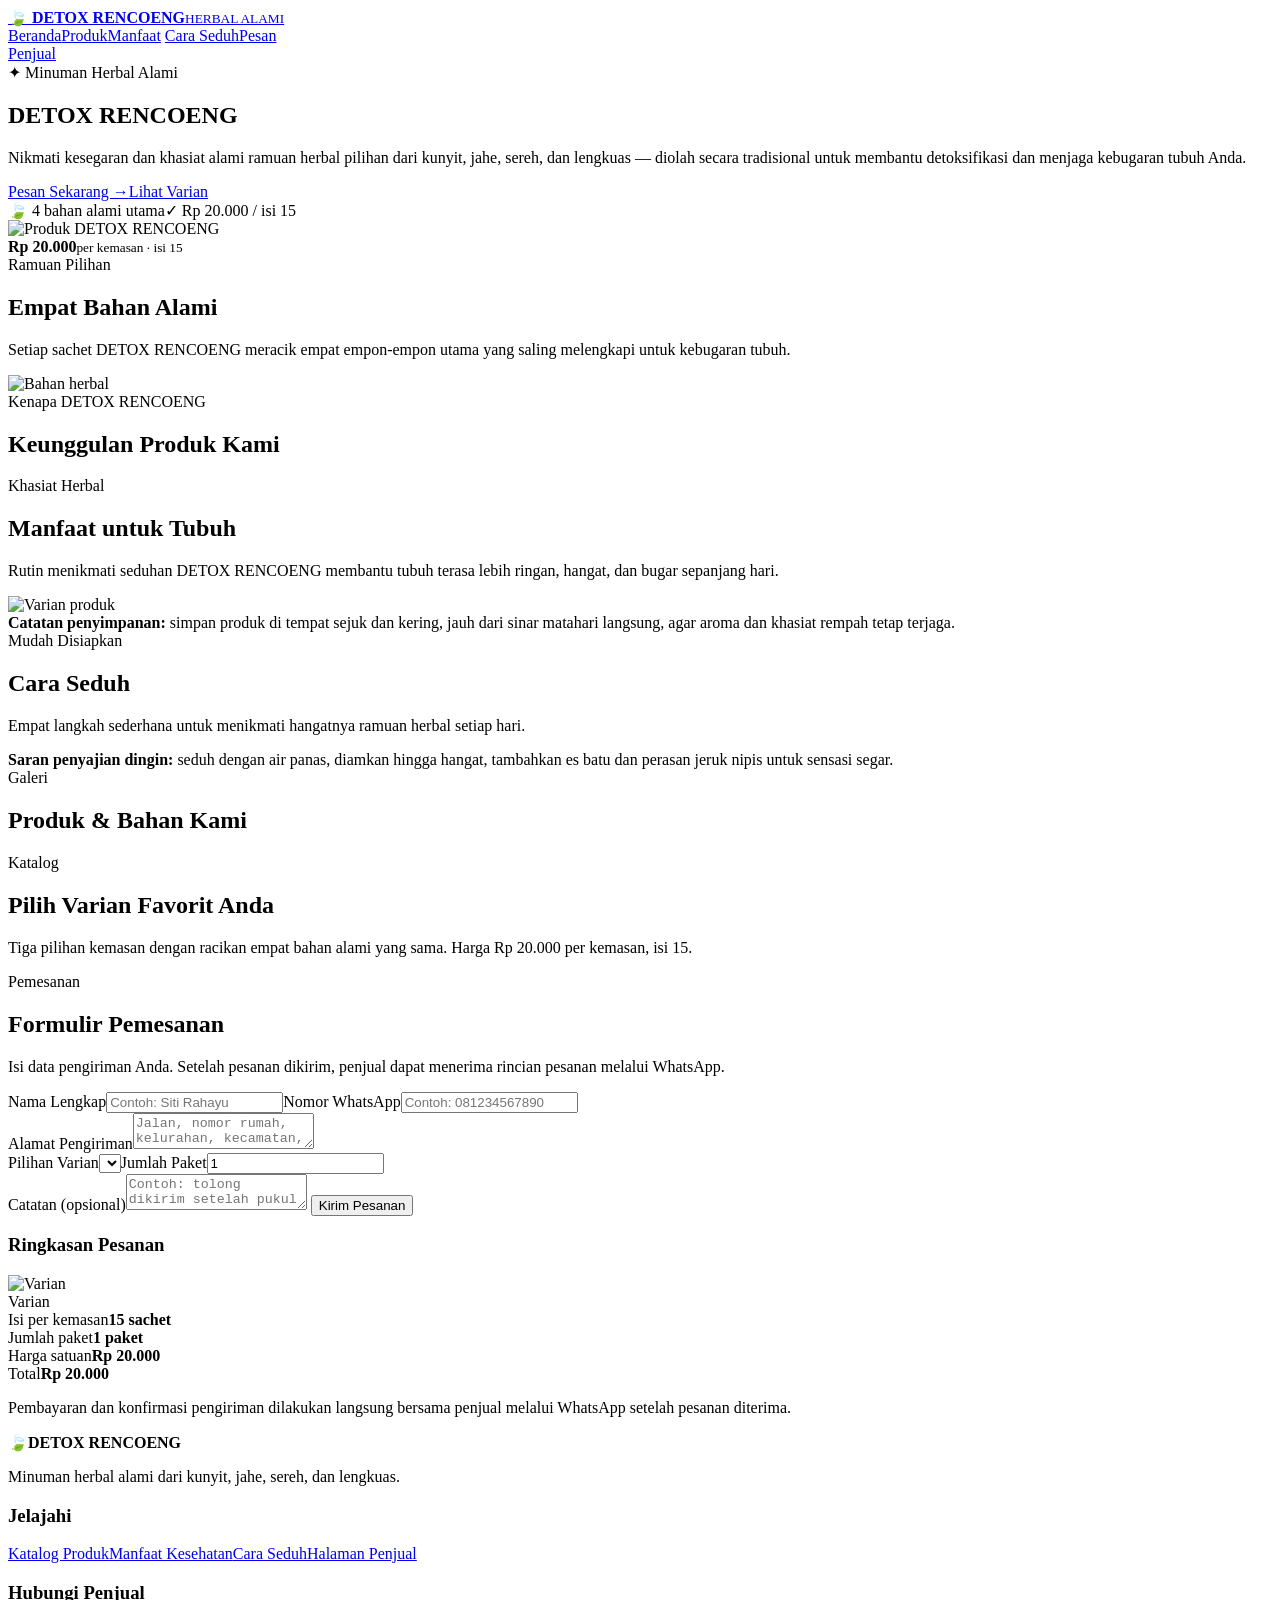
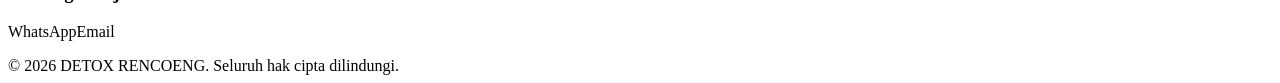
==== index.html @ 5baae742 "Add files via upload" ====
<!doctype html>
<html lang="id">
<head>
  <meta charset="utf-8">
  <meta name="viewport" content="width=device-width, initial-scale=1">
  <meta name="description" content="DETOX RENCOENG — Minuman Herbal Alami">
  <title>DETOX RENCOENG — Minuman Herbal Alami</title>
  <link rel="stylesheet" href="styles.css">
</head>
<body>
<header class="topbar">
  <div class="container nav">
    <a class="brand" href="#beranda">
      <span class="brand-icon">🍃</span>
      <span><b data-cms="brand">DETOX RENCOENG</b><small>HERBAL ALAMI</small></span>
    </a>
    <nav>
      <a href="#beranda">Beranda</a><a href="#produk">Produk</a><a href="#manfaat">Manfaat</a>
      <a href="#cara-seduh">Cara Seduh</a><a href="#pesan">Pesan</a>
    </nav>
    <a class="seller" href="admin.html">Penjual</a>
  </div>
</header>

<main>
<section id="beranda" class="hero section-soft">
  <div class="container hero-grid">
    <div>
      <span class="eyebrow">✦ Minuman Herbal Alami</span>
      <h1 data-cms="heroTitle">DETOX RENCOENG</h1>
      <p class="lead" data-cms="heroText">Nikmati kesegaran dan khasiat alami ramuan herbal pilihan dari kunyit, jahe, sereh, dan lengkuas — diolah secara tradisional untuk membantu detoksifikasi dan menjaga kebugaran tubuh Anda.</p>
      <div class="actions"><a class="btn primary" href="#pesan">Pesan Sekarang →</a><a class="btn" href="#produk">Lihat Varian</a></div>
      <div class="facts"><span>🍃 4 bahan alami utama</span><span>✓ Rp 20.000 / isi 15</span></div>
    </div>
    <div class="hero-media">
      <img data-cms-img="heroImage" alt="Produk DETOX RENCOENG" src="images/hero.svg">
      <div class="price-float"><strong>Rp 20.000</strong><small>per kemasan · isi 15</small></div>
    </div>
  </div>
</section>

<section id="bahan" class="section white">
  <div class="container">
    <div class="center intro"><span class="eyebrow">Ramuan Pilihan</span><h2>Empat Bahan Alami</h2><p>Setiap sachet DETOX RENCOENG meracik empat empon-empon utama yang saling melengkapi untuk kebugaran tubuh.</p></div>
    <div class="grid4" id="ingredients"></div>
  </div>
</section>

<section class="section">
  <div class="container split">
    <div class="media-card"><img data-cms-img="flatlayImage" src="images/flatlay.svg" alt="Bahan herbal"></div>
    <div><span class="eyebrow">Kenapa DETOX RENCOENG</span><h2>Keunggulan Produk Kami</h2><div class="adv-grid" id="advantages"></div></div>
  </div>
</section>

<section id="manfaat" class="section tinted">
  <div class="container split">
    <div><span class="eyebrow">Khasiat Herbal</span><h2>Manfaat untuk Tubuh</h2><p>Rutin menikmati seduhan DETOX RENCOENG membantu tubuh terasa lebih ringan, hangat, dan bugar sepanjang hari.</p><ul class="benefits" id="benefits"></ul></div>
    <div><div class="media-card"><img data-cms-img="variantsImage" src="images/variants.svg" alt="Varian produk"></div><div class="note"><b>Catatan penyimpanan:</b> simpan produk di tempat sejuk dan kering, jauh dari sinar matahari langsung, agar aroma dan khasiat rempah tetap terjaga.</div></div>
  </div>
</section>

<section id="cara-seduh" class="section">
  <div class="container">
    <div class="center intro"><span class="eyebrow">Mudah Disiapkan</span><h2>Cara Seduh</h2><p>Empat langkah sederhana untuk menikmati hangatnya ramuan herbal setiap hari.</p></div>
    <ol class="steps" id="steps"></ol>
    <div class="tip"><b>Saran penyajian dingin:</b> seduh dengan air panas, diamkan hingga hangat, tambahkan es batu dan perasan jeruk nipis untuk sensasi segar.</div>
  </div>
</section>

<section id="galeri" class="section white">
  <div class="container">
    <div class="center intro"><span class="eyebrow">Galeri</span><h2>Produk & Bahan Kami</h2></div>
    <div class="gallery" id="gallery"></div>
  </div>
</section>

<section id="produk" class="section">
  <div class="container">
    <div class="center intro"><span class="eyebrow">Katalog</span><h2>Pilih Varian Favorit Anda</h2><p>Tiga pilihan kemasan dengan racikan empat bahan alami yang sama. Harga Rp 20.000 per kemasan, isi 15.</p></div>
    <div class="products" id="products"></div>
  </div>
</section>

<section id="pesan" class="section tinted">
  <div class="container">
    <div class="center intro"><span class="eyebrow">Pemesanan</span><h2>Formulir Pemesanan</h2><p>Isi data pengiriman Anda. Setelah pesanan dikirim, penjual dapat menerima rincian pesanan melalui WhatsApp.</p></div>
    <div class="order-grid">
      <form class="order-form" id="orderForm">
        <div class="two"><label>Nama Lengkap<input id="buyerName" required placeholder="Contoh: Siti Rahayu"></label><label>Nomor WhatsApp<input id="whatsapp" required inputmode="tel" placeholder="Contoh: 081234567890"></label></div>
        <label>Alamat Pengiriman<textarea id="address" required placeholder="Jalan, nomor rumah, kelurahan, kecamatan, kota, kode pos"></textarea></label>
        <div class="two"><label>Pilihan Varian<select id="variant"></select></label><label>Jumlah Paket<input id="quantity" type="number" min="1" value="1"></label></div>
        <label>Catatan (opsional)<textarea id="note" placeholder="Contoh: tolong dikirim setelah pukul 15.00"></textarea></label>
        <button class="btn primary full" type="submit">Kirim Pesanan</button>
      </form>
      <aside class="summary">
        <h3>Ringkasan Pesanan</h3><img id="summaryImage" src="images/variants.svg" alt="Varian">
        <div class="summary-row"><span>Varian</span><b id="sumVariant"></b></div>
        <div class="summary-row"><span>Isi per kemasan</span><b>15 sachet</b></div>
        <div class="summary-row"><span>Jumlah paket</span><b id="sumQty">1 paket</b></div>
        <div class="summary-row"><span>Harga satuan</span><b id="sumPrice">Rp 20.000</b></div>
        <div class="total"><span>Total</span><b id="sumTotal">Rp 20.000</b></div>
        <p class="muted small">Pembayaran dan konfirmasi pengiriman dilakukan langsung bersama penjual melalui WhatsApp setelah pesanan diterima.</p>
      </aside>
    </div>
  </div>
</section>
</main>

<footer>
  <div class="container footer-grid">
    <div><div class="brand"><span class="brand-icon">🍃</span><b data-cms="brand">DETOX RENCOENG</b></div><p class="muted">Minuman herbal alami dari kunyit, jahe, sereh, dan lengkuas.</p></div>
    <div><h3>Jelajahi</h3><a href="#produk">Katalog Produk</a><a href="#manfaat">Manfaat Kesehatan</a><a href="#cara-seduh">Cara Seduh</a><a href="admin.html">Halaman Penjual</a></div>
    <div><h3>Hubungi Penjual</h3><a id="waLink" target="_blank">WhatsApp</a><a id="emailLink">Email</a><p id="addressText" class="muted"></p></div>
  </div>
  <div class="copyright">© 2026 DETOX RENCOENG. Seluruh hak cipta dilindungi.</div>
</footer>
<script src="app.js"></script>
</body>
</html>
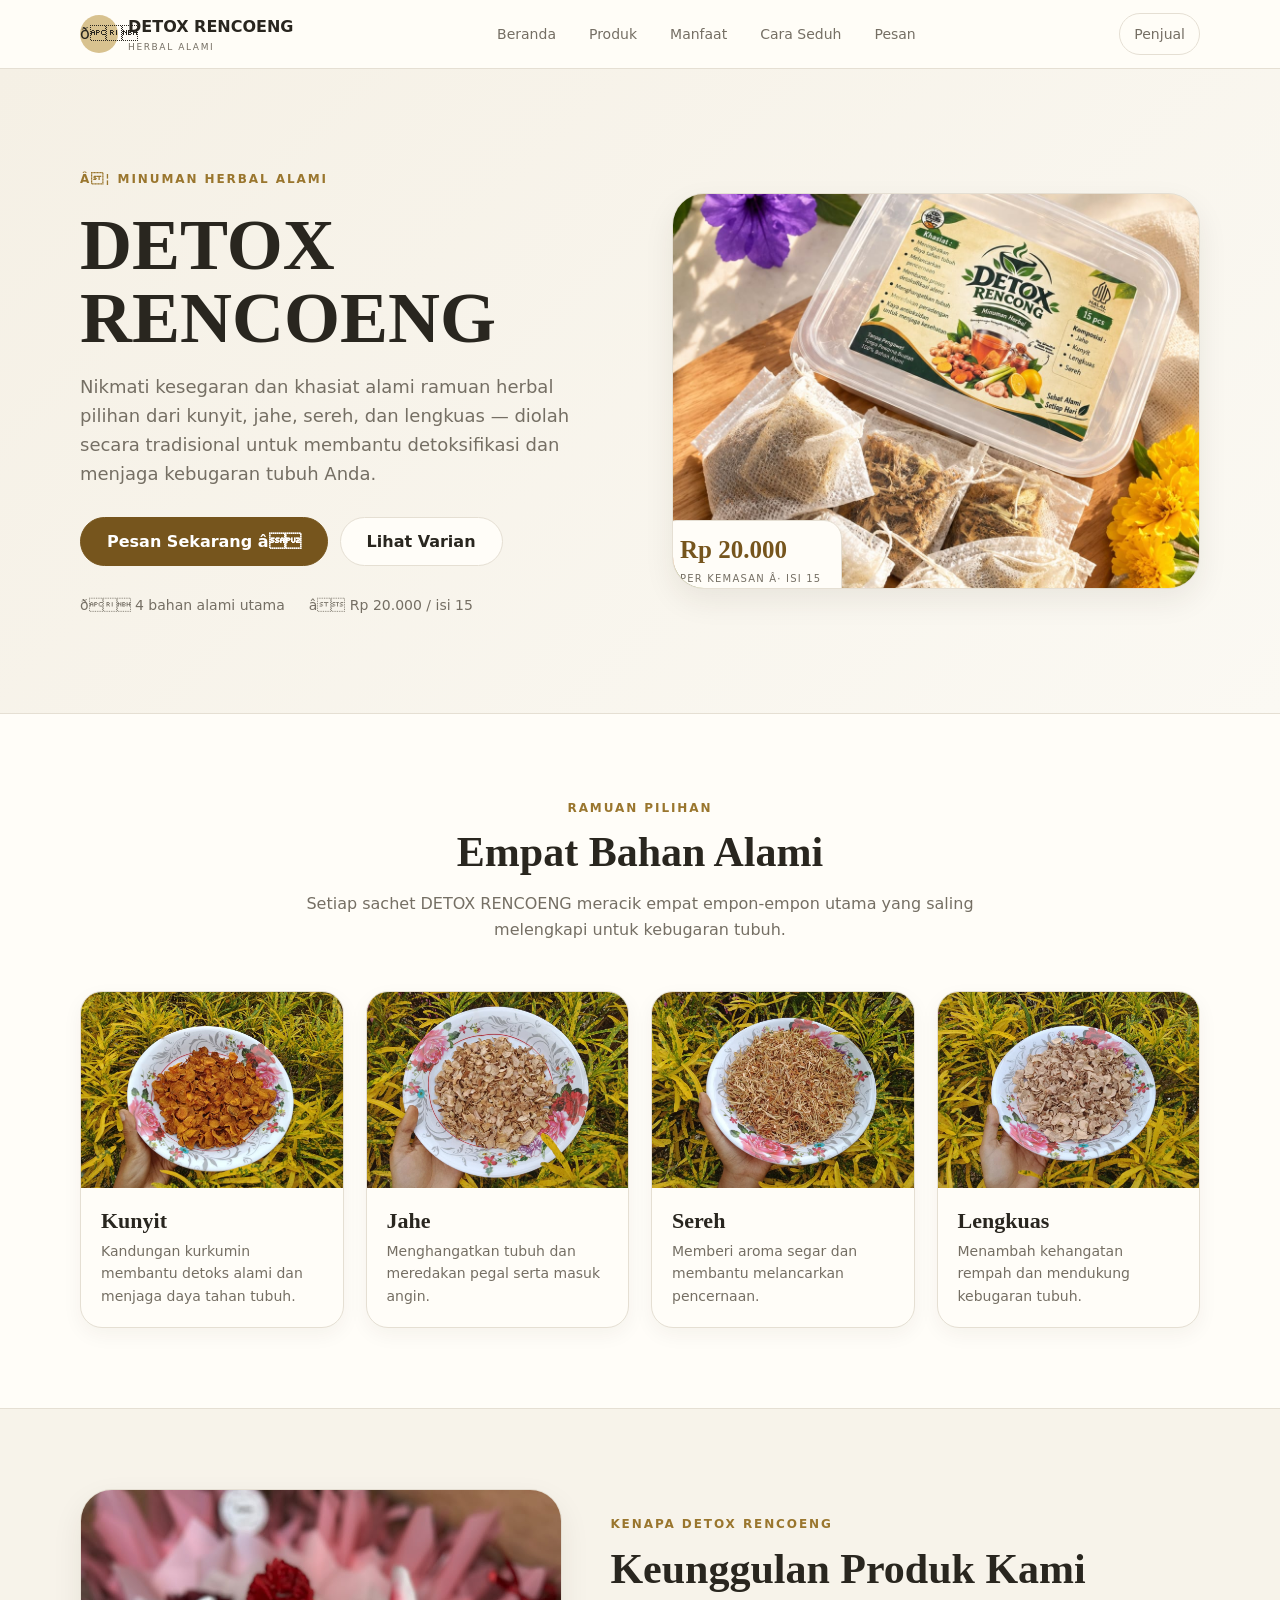
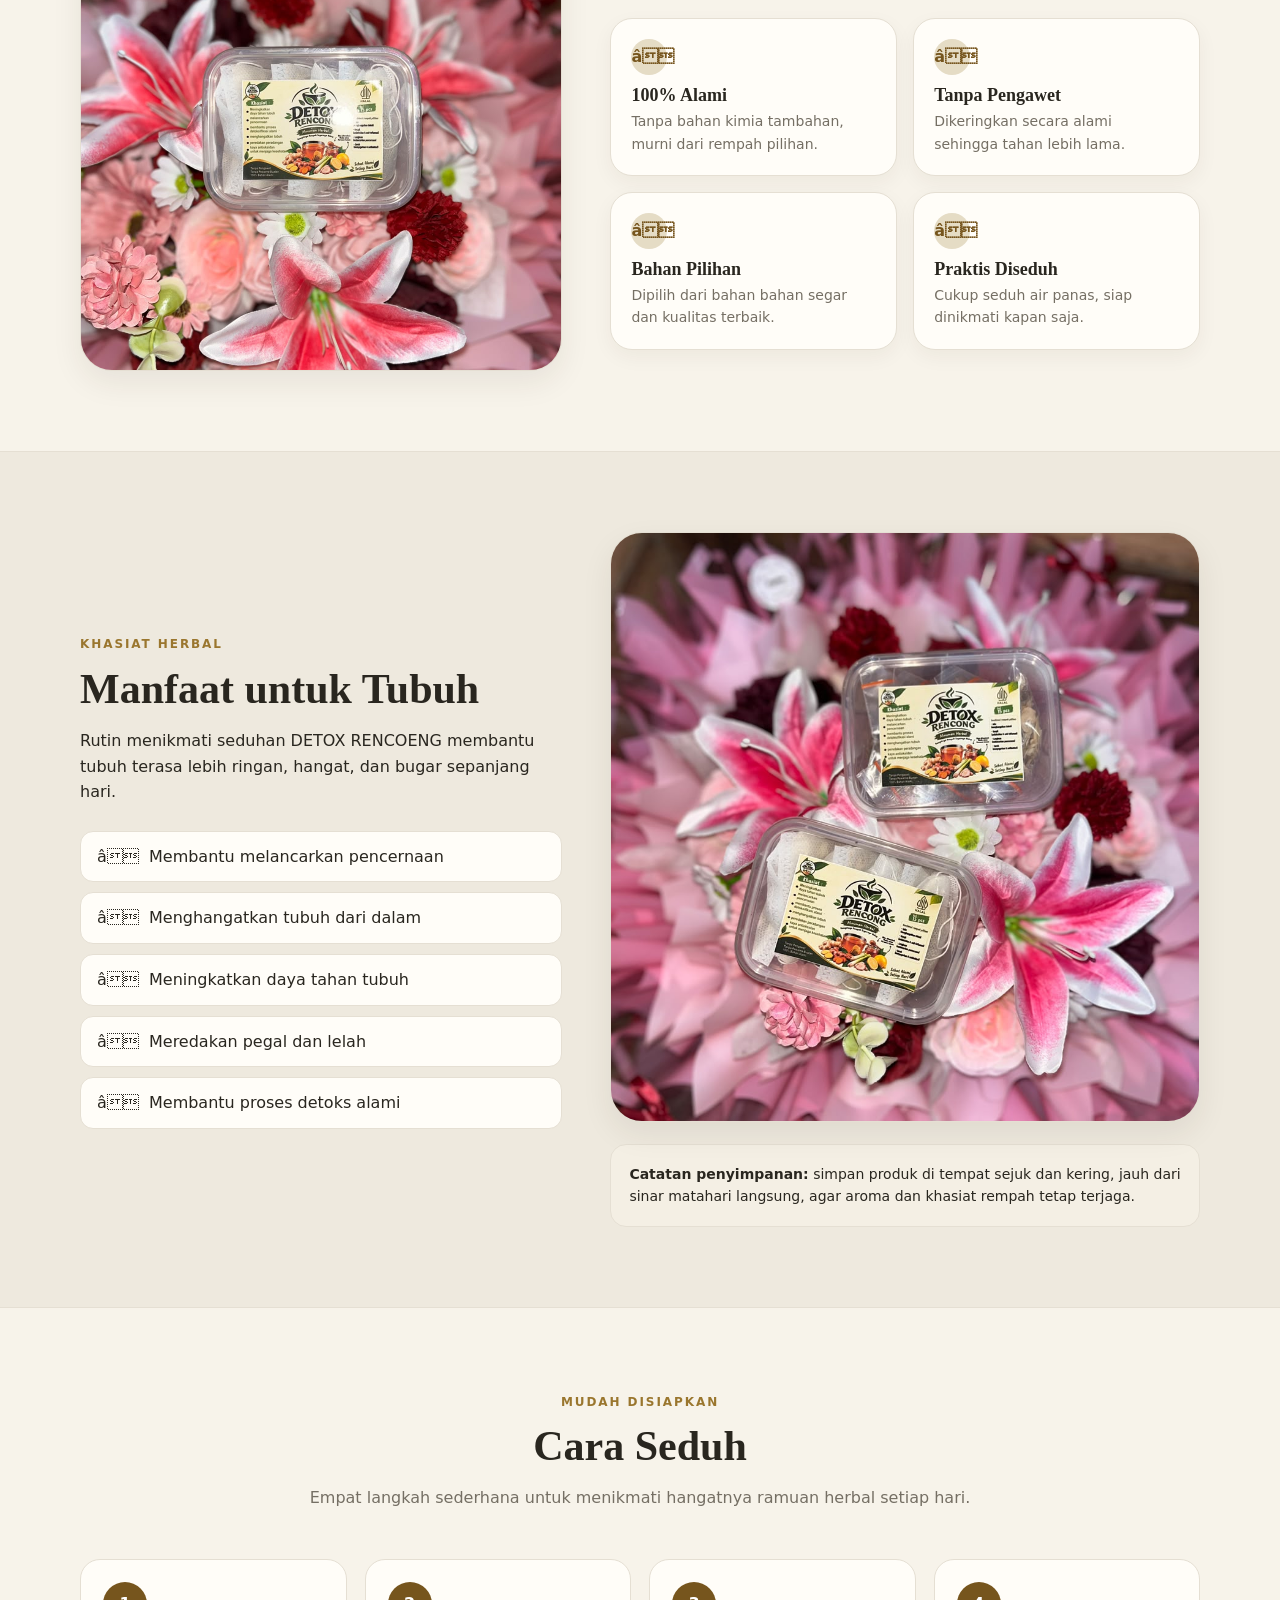
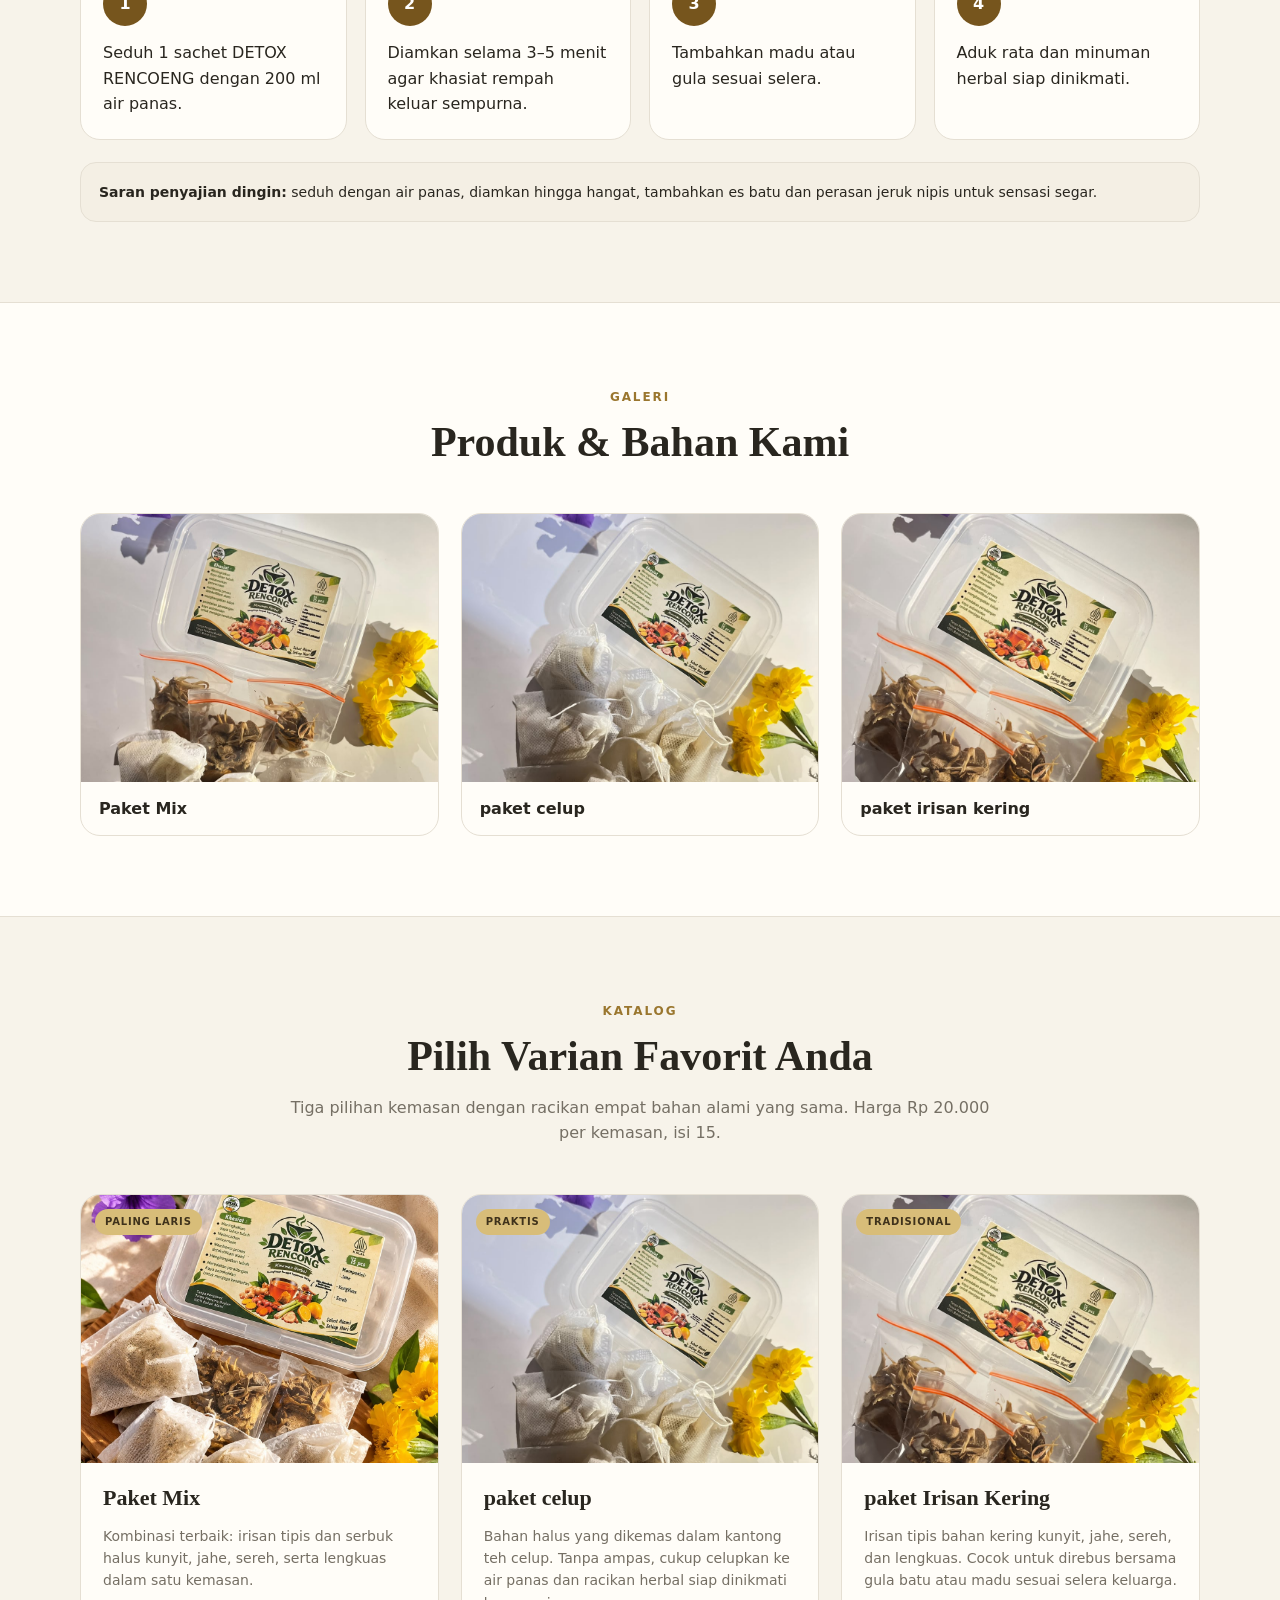
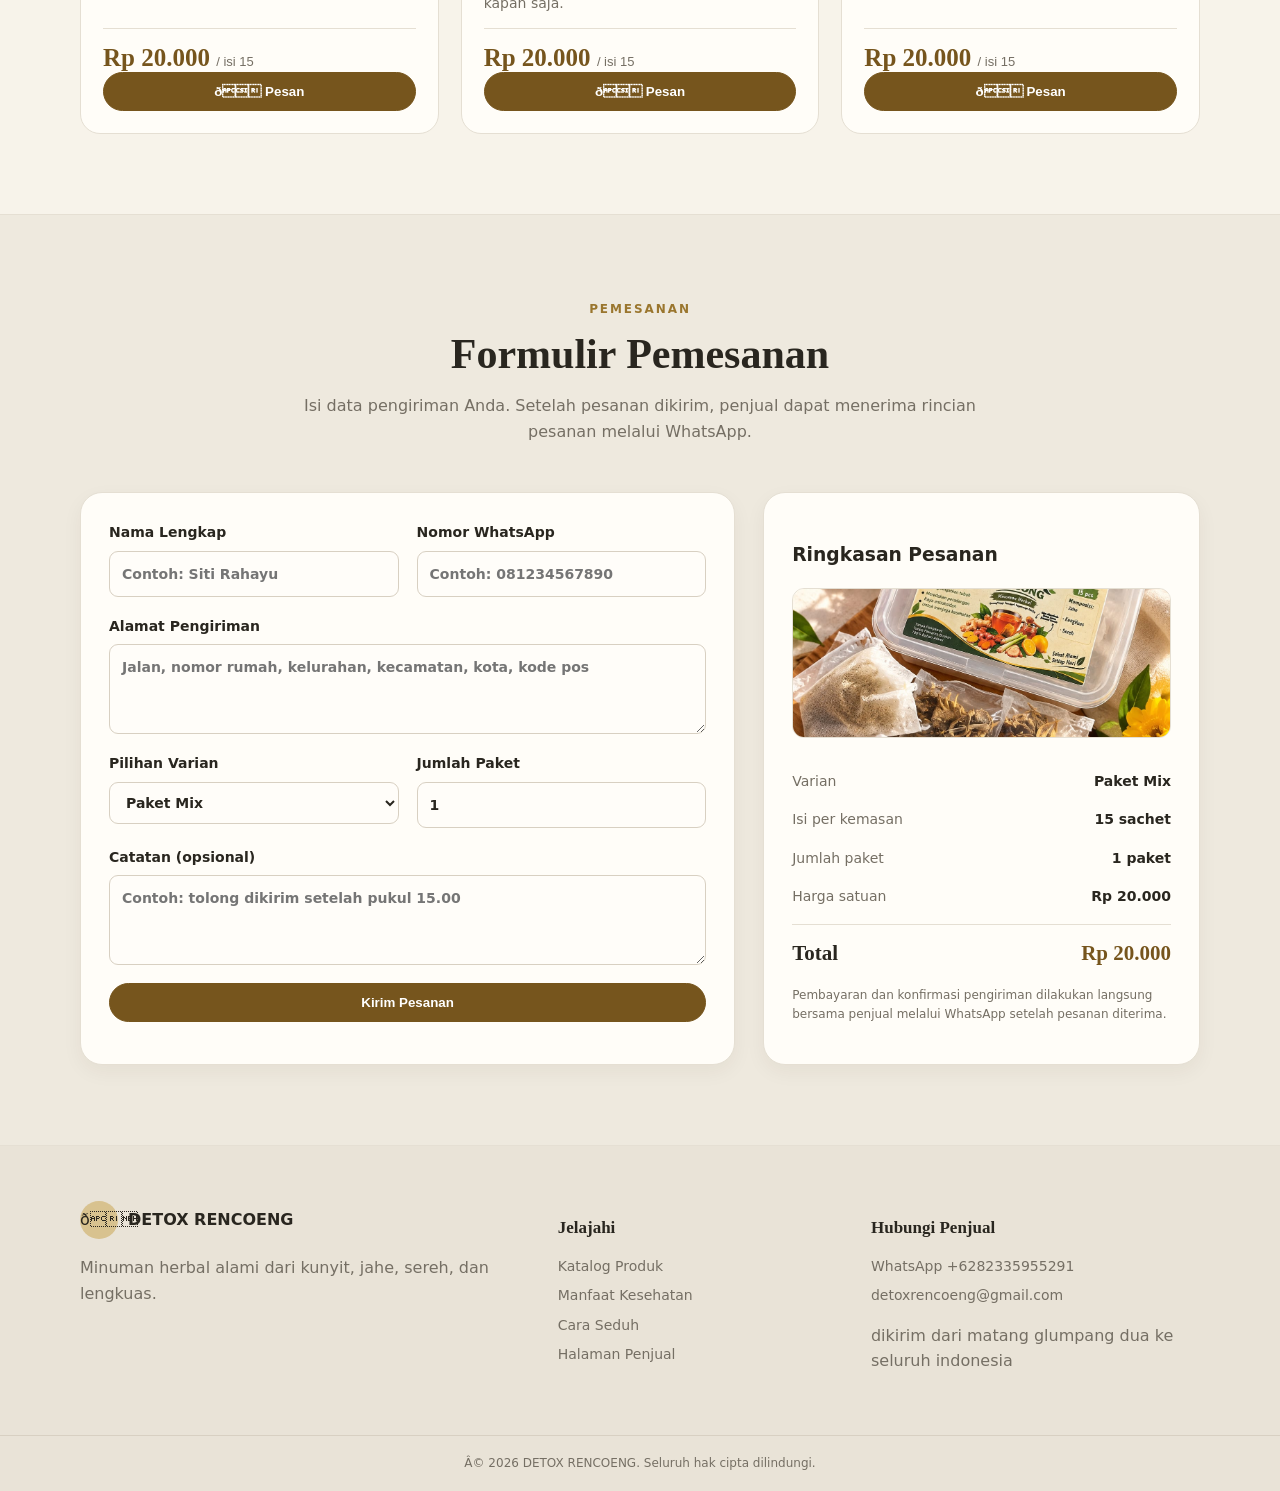
==== commit d7df9552: "Add files via upload" ====
--- a/index.html
+++ b/index.html
@@ -3,15 +3,15 @@
 <head>
   <meta charset="utf-8">
   <meta name="viewport" content="width=device-width, initial-scale=1">
-  <meta name="description" content="DETOX RENCOENG — Minuman Herbal Alami">
-  <title>DETOX RENCOENG — Minuman Herbal Alami</title>
+  <meta name="description" content="DETOX RENCOENG â Minuman Herbal Alami">
+  <title>DETOX RENCOENG â Minuman Herbal Alami</title>
   <link rel="stylesheet" href="styles.css">
 </head>
 <body>
 <header class="topbar">
   <div class="container nav">
     <a class="brand" href="#beranda">
-      <span class="brand-icon">🍃</span>
+      <span class="brand-icon">ð</span>
       <span><b data-cms="brand">DETOX RENCOENG</b><small>HERBAL ALAMI</small></span>
     </a>
     <nav>
@@ -26,15 +26,15 @@
 <section id="beranda" class="hero section-soft">
   <div class="container hero-grid">
     <div>
-      <span class="eyebrow">✦ Minuman Herbal Alami</span>
+      <span class="eyebrow">â¦ Minuman Herbal Alami</span>
       <h1 data-cms="heroTitle">DETOX RENCOENG</h1>
-      <p class="lead" data-cms="heroText">Nikmati kesegaran dan khasiat alami ramuan herbal pilihan dari kunyit, jahe, sereh, dan lengkuas — diolah secara tradisional untuk membantu detoksifikasi dan menjaga kebugaran tubuh Anda.</p>
-      <div class="actions"><a class="btn primary" href="#pesan">Pesan Sekarang →</a><a class="btn" href="#produk">Lihat Varian</a></div>
-      <div class="facts"><span>🍃 4 bahan alami utama</span><span>✓ Rp 20.000 / isi 15</span></div>
+      <p class="lead" data-cms="heroText">Nikmati kesegaran dan khasiat alami ramuan herbal pilihan dari kunyit, jahe, sereh, dan lengkuas â diolah secara tradisional untuk membantu detoksifikasi dan menjaga kebugaran tubuh Anda.</p>
+      <div class="actions"><a class="btn primary" href="#pesan">Pesan Sekarang â</a><a class="btn" href="#produk">Lihat Varian</a></div>
+      <div class="facts"><span>ð 4 bahan alami utama</span><span>â Rp 20.000 / isi 15</span></div>
     </div>
     <div class="hero-media">
       <img data-cms-img="heroImage" alt="Produk DETOX RENCOENG" src="images/hero.svg">
-      <div class="price-float"><strong>Rp 20.000</strong><small>per kemasan · isi 15</small></div>
+      <div class="price-float"><strong>Rp 20.000</strong><small>per kemasan Â· isi 15</small></div>
     </div>
   </div>
 </section>
@@ -109,11 +109,11 @@
 
 <footer>
   <div class="container footer-grid">
-    <div><div class="brand"><span class="brand-icon">🍃</span><b data-cms="brand">DETOX RENCOENG</b></div><p class="muted">Minuman herbal alami dari kunyit, jahe, sereh, dan lengkuas.</p></div>
+    <div><div class="brand"><span class="brand-icon">ð</span><b data-cms="brand">DETOX RENCOENG</b></div><p class="muted">Minuman herbal alami dari kunyit, jahe, sereh, dan lengkuas.</p></div>
     <div><h3>Jelajahi</h3><a href="#produk">Katalog Produk</a><a href="#manfaat">Manfaat Kesehatan</a><a href="#cara-seduh">Cara Seduh</a><a href="admin.html">Halaman Penjual</a></div>
     <div><h3>Hubungi Penjual</h3><a id="waLink" target="_blank">WhatsApp</a><a id="emailLink">Email</a><p id="addressText" class="muted"></p></div>
   </div>
-  <div class="copyright">© 2026 DETOX RENCOENG. Seluruh hak cipta dilindungi.</div>
+  <div class="copyright">Â© 2026 DETOX RENCOENG. Seluruh hak cipta dilindungi.</div>
 </footer>
 <script src="app.js"></script>
 </body>
--- a/styles.css
+++ b/styles.css
@@ -0,0 +1 @@
+:root{--primary:#76551d;--accent:#b78a2e;--ink:#29261f;--muted:#756f64;--bg:#f7f3ea;--card:#fffdf8;--border:#e5dfd3;--soft:#eee8dc;--shadow:0 12px 30px rgba(50,40,20,.08);--radius:22px}*{box-sizing:border-box}html{scroll-behavior:smooth}body{margin:0;font-family:Inter,ui-sans-serif,system-ui,-apple-system,BlinkMacSystemFont,"Segoe UI",sans-serif;color:var(--ink);background:var(--bg);line-height:1.6}a{color:inherit;text-decoration:none}.container{width:min(1120px,calc(100% - 32px));margin:auto}.topbar{position:sticky;top:0;z-index:20;background:rgba(255,253,248,.94);backdrop-filter:blur(12px);border-bottom:1px solid var(--border)}.nav{height:68px;display:flex;align-items:center;justify-content:space-between;gap:20px}.brand{display:flex;align-items:center;gap:10px}.brand small{display:block;font-size:9px;letter-spacing:.18em;color:var(--muted)}.brand-icon{width:38px;height:38px;border-radius:50%;display:grid;place-items:center;background:#d8c28f}.nav nav{display:flex;gap:5px}.nav nav a,.seller{padding:9px 14px;border-radius:999px;font-size:14px;color:var(--muted)}.nav nav a:hover,.seller:hover{background:var(--soft);color:var(--ink)}.seller{border:1px solid var(--border)}.section{padding:80px 0}.white{background:var(--card);border-block:1px solid var(--border)}.section-soft{background:linear-gradient(135deg,#f5f0e5,#fbf9f3)}.tinted{background:#eee9de;border-block:1px solid var(--border)}.hero{padding:96px 0}.hero-grid{display:grid;grid-template-columns:1fr 1fr;gap:64px;align-items:center}.eyebrow{display:inline-flex;color:#9a762e;font-size:12px;font-weight:800;letter-spacing:.16em;text-transform:uppercase}.hero h1{font-family:Georgia,serif;font-size:clamp(44px,6vw,72px);line-height:1.02;margin:18px 0}.lead{font-size:18px;max-width:620px;color:var(--muted)}.actions{display:flex;gap:12px;flex-wrap:wrap;margin:28px 0}.btn{display:inline-flex;align-items:center;justify-content:center;padding:11px 26px;border-radius:999px;border:1px solid var(--border);background:var(--card);font-weight:700;cursor:pointer}.btn.primary{background:var(--primary);color:#fff;border-color:var(--primary)}.btn:hover{transform:translateY(-1px);box-shadow:var(--shadow)}.facts{display:flex;gap:24px;flex-wrap:wrap;color:var(--muted);font-size:14px}.hero-media,.media-card{position:relative;overflow:hidden;border:1px solid var(--border);border-radius:32px;background:#eee5d5;box-shadow:var(--shadow)}.hero-media img{display:block;width:100%;aspect-ratio:4/3;object-fit:cover}.price-float{position:absolute;left:-14px;bottom:-18px;background:var(--card);border:1px solid var(--border);padding:15px 20px;border-radius:18px;box-shadow:var(--shadow)}.price-float strong{display:block;color:var(--primary);font:700 25px Georgia,serif}.price-float small{color:var(--muted);text-transform:uppercase;font-size:10px;letter-spacing:.12em}.center{text-align:center}.intro{max-width:700px;margin:0 auto 48px}.intro h2,h2{font:700 42px/1.1 Georgia,serif;margin:10px 0 12px}.intro p,.muted{color:var(--muted)}.grid4{display:grid;grid-template-columns:repeat(4,1fr);gap:22px}.card,.adv,.summary,.order-form{background:var(--card);border:1px solid var(--border);border-radius:22px;box-shadow:0 7px 20px rgba(50,40,20,.05)}.card{overflow:hidden}.card img{width:100%;aspect-ratio:4/3;object-fit:cover;display:block}.card-body{padding:20px}.card h3{font:700 22px Georgia,serif;margin:0 0 6px}.card p{margin:0;color:var(--muted);font-size:14px}.split{display:grid;grid-template-columns:.9fr 1.1fr;gap:48px;align-items:center}.media-card img{display:block;width:100%;aspect-ratio:1/1;object-fit:cover}.adv-grid{display:grid;grid-template-columns:1fr 1fr;gap:16px;margin-top:26px}.adv{padding:20px}.adv .check{width:36px;height:36px;border-radius:50%;display:grid;place-items:center;background:#e5dcc5;color:var(--primary);font-weight:900}.adv h3{font:700 18px Georgia,serif;margin:10px 0 4px}.adv p{font-size:14px;color:var(--muted);margin:0}.benefits{list-style:none;padding:0;margin:26px 0 0;display:grid;gap:10px}.benefits li{background:var(--card);border:1px solid var(--border);padding:12px 16px;border-radius:13px}.steps{list-style:none;padding:0;margin:0;display:grid;grid-template-columns:repeat(4,1fr);gap:18px}.step{background:var(--card);border:1px solid var(--border);border-radius:20px;padding:22px}.step-num{width:44px;height:44px;border-radius:50%;display:grid;place-items:center;background:var(--primary);color:#fff;font-weight:800;margin-bottom:14px}.tip,.note{padding:18px;border-radius:16px;border:1px solid var(--border);background:#f4efe4;margin-top:22px;font-size:14px}.gallery,.products{display:grid;grid-template-columns:repeat(3,1fr);gap:22px}.gallery figure{margin:0;background:var(--card);border:1px solid var(--border);border-radius:20px;overflow:hidden}.gallery img{width:100%;aspect-ratio:4/3;object-fit:cover;display:block}.gallery figcaption{padding:14px 18px;font-weight:700}.product{overflow:hidden;display:flex;flex-direction:column;background:var(--card);border:1px solid var(--border);border-radius:20px}.product-img{position:relative}.product-img img{width:100%;aspect-ratio:4/3;object-fit:cover;display:block}.badge{position:absolute;left:14px;top:14px;background:#d8bd79;color:#3f321b;border-radius:999px;padding:5px 10px;font-size:10px;font-weight:900;text-transform:uppercase;letter-spacing:.08em}.product-body{padding:22px;display:flex;flex:1;flex-direction:column}.product h3{font:700 22px Georgia,serif;margin:0}.product p{color:var(--muted);font-size:14px;flex:1}.product-price{border-top:1px solid var(--border);padding-top:15px;font:700 25px Georgia,serif;color:var(--primary)}.order-grid{display:grid;grid-template-columns:1.35fr .9fr;gap:28px}.order-form,.summary{padding:28px}.two{display:grid;grid-template-columns:1fr 1fr;gap:18px}.order-form label{display:flex;flex-direction:column;gap:7px;font-weight:700;font-size:14px;margin-bottom:18px}.order-form input,.order-form textarea,.order-form select,.admin input,.admin textarea,.admin select{width:100%;border:1px solid #d8d0c2;background:#fffdf9;border-radius:9px;padding:11px 12px;font:inherit;color:var(--ink)}textarea{min-height:90px;resize:vertical}.full{width:100%}.summary img{width:100%;height:150px;object-fit:cover;border-radius:12px;border:1px solid var(--border);margin-bottom:16px}.summary-row,.total{display:flex;justify-content:space-between;gap:15px;padding:8px 0;font-size:14px}.summary-row span{color:var(--muted)}.total{border-top:1px solid var(--border);margin-top:8px;padding-top:16px;font:700 21px Georgia,serif}.total b{color:var(--primary)}.small{font-size:12px}footer{background:#e9e3d7;padding-top:55px}.footer-grid{display:grid;grid-template-columns:1.3fr .8fr 1fr;gap:50px;padding-bottom:45px}.footer-grid h3{font:700 17px Georgia,serif}.footer-grid a{display:block;margin:7px 0;color:var(--muted);font-size:14px}.copyright{text-align:center;border-top:1px solid #d8d0c2;padding:18px;font-size:12px;color:var(--muted)}.admin{background:#f5f1e8;min-height:100vh}.admin-wrap{width:min(1100px,calc(100% - 30px));margin:auto;padding:35px 0 70px}.admin-head{display:flex;align-items:center;justify-content:space-between;margin-bottom:20px}.panel{background:#fffdf9;border:1px solid var(--border);border-radius:20px;padding:24px;margin-bottom:20px}.panel h2{font-size:26px}.cms-grid{display:grid;grid-template-columns:1fr 1fr;gap:18px}.cms-item{border:1px solid var(--border);padding:16px;border-radius:16px}.cms-item h3{margin-top:0}.admin label{display:block;font-size:13px;font-weight:700;margin:10px 0}.admin .toolbar{display:flex;gap:10px;flex-wrap:wrap}.danger{background:#8b3f2f;color:#fff;border-color:#8b3f2f}.hint{font-size:12px;color:var(--muted)}.login{max-width:420px;margin:10vh auto}.hidden{display:none!important}@media(max-width:900px){.nav nav{display:none}.hero-grid,.split,.order-grid{grid-template-columns:1fr}.grid4{grid-template-columns:1fr 1fr}.steps{grid-template-columns:1fr 1fr}.gallery,.products{grid-template-columns:1fr}.footer-grid{grid-template-columns:1fr}.hero{padding:65px 0}.cms-grid{grid-template-columns:1fr}}@media(max-width:560px){.container{width:min(100% - 22px,1120px)}.section{padding:60px 0}.grid4,.adv-grid,.two{grid-template-columns:1fr}.hero h1{font-size:45px}h2,.intro h2{font-size:34px}.seller{display:none}}
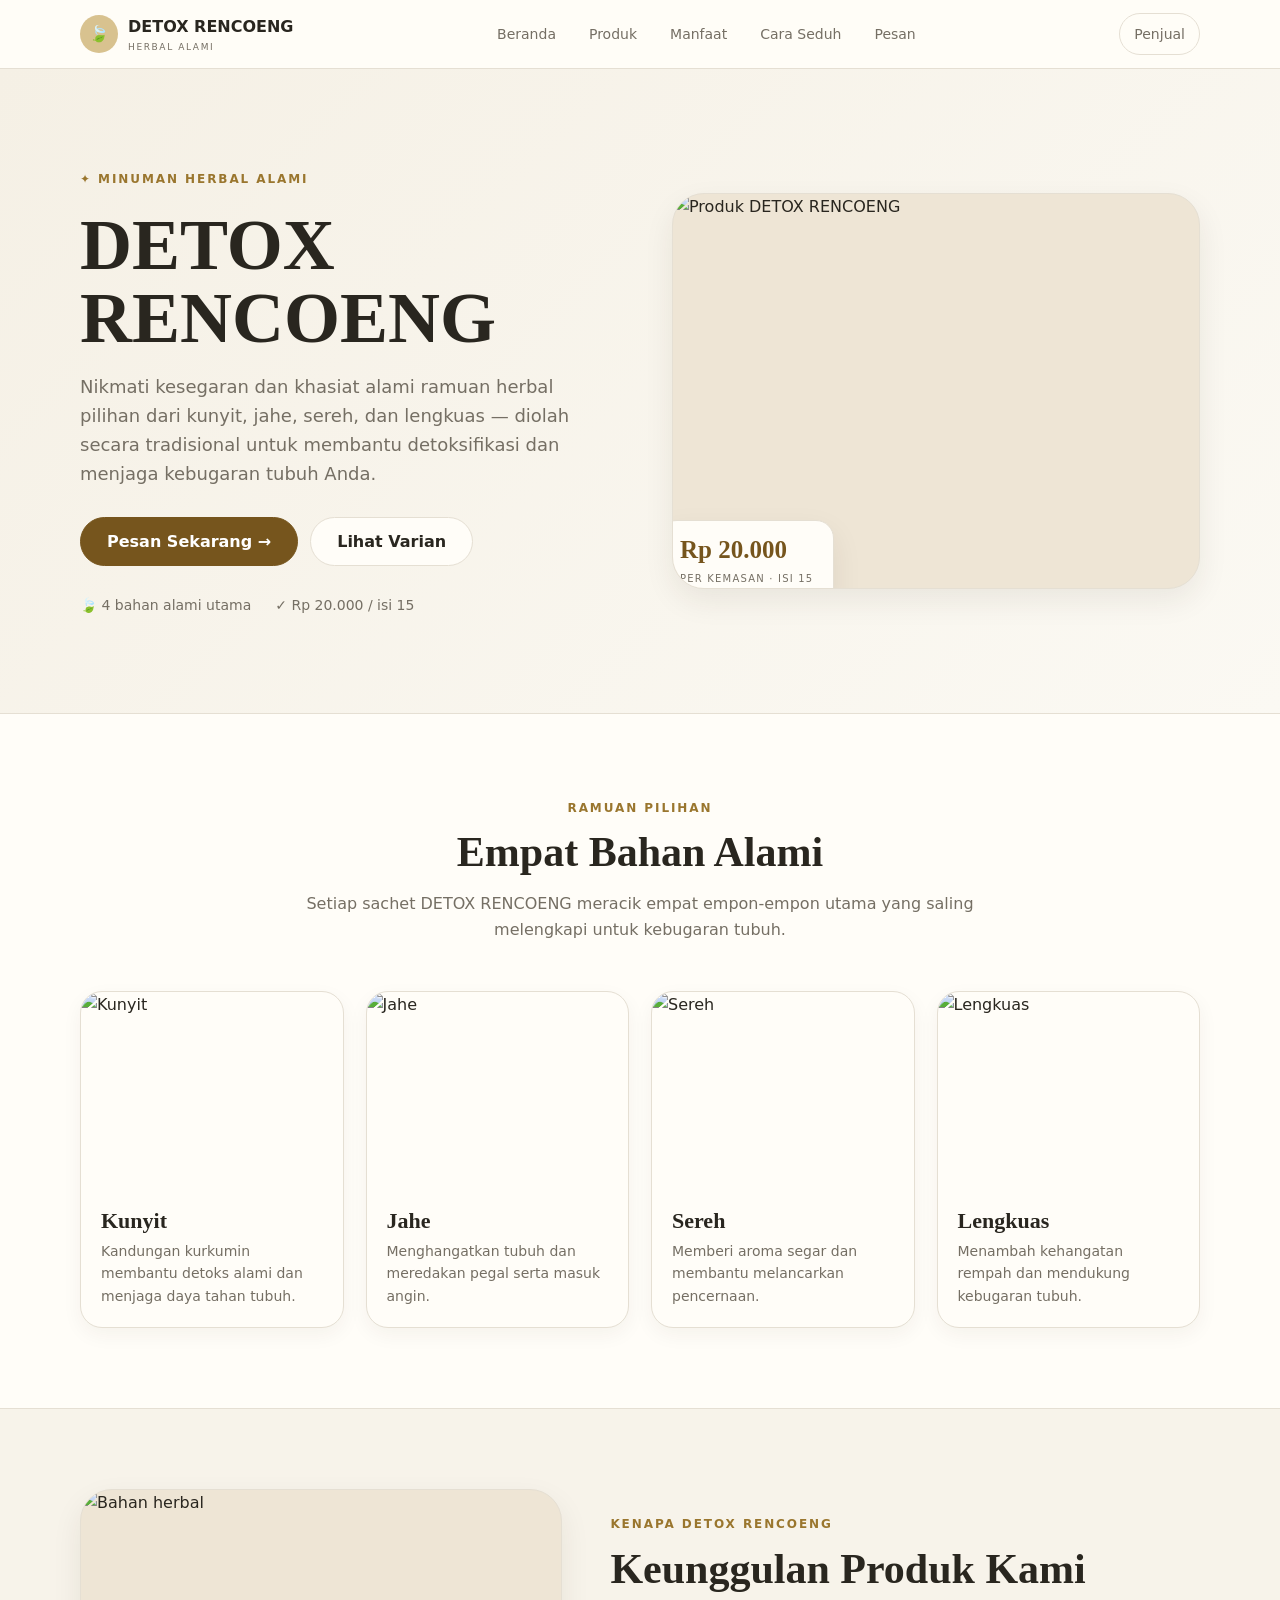
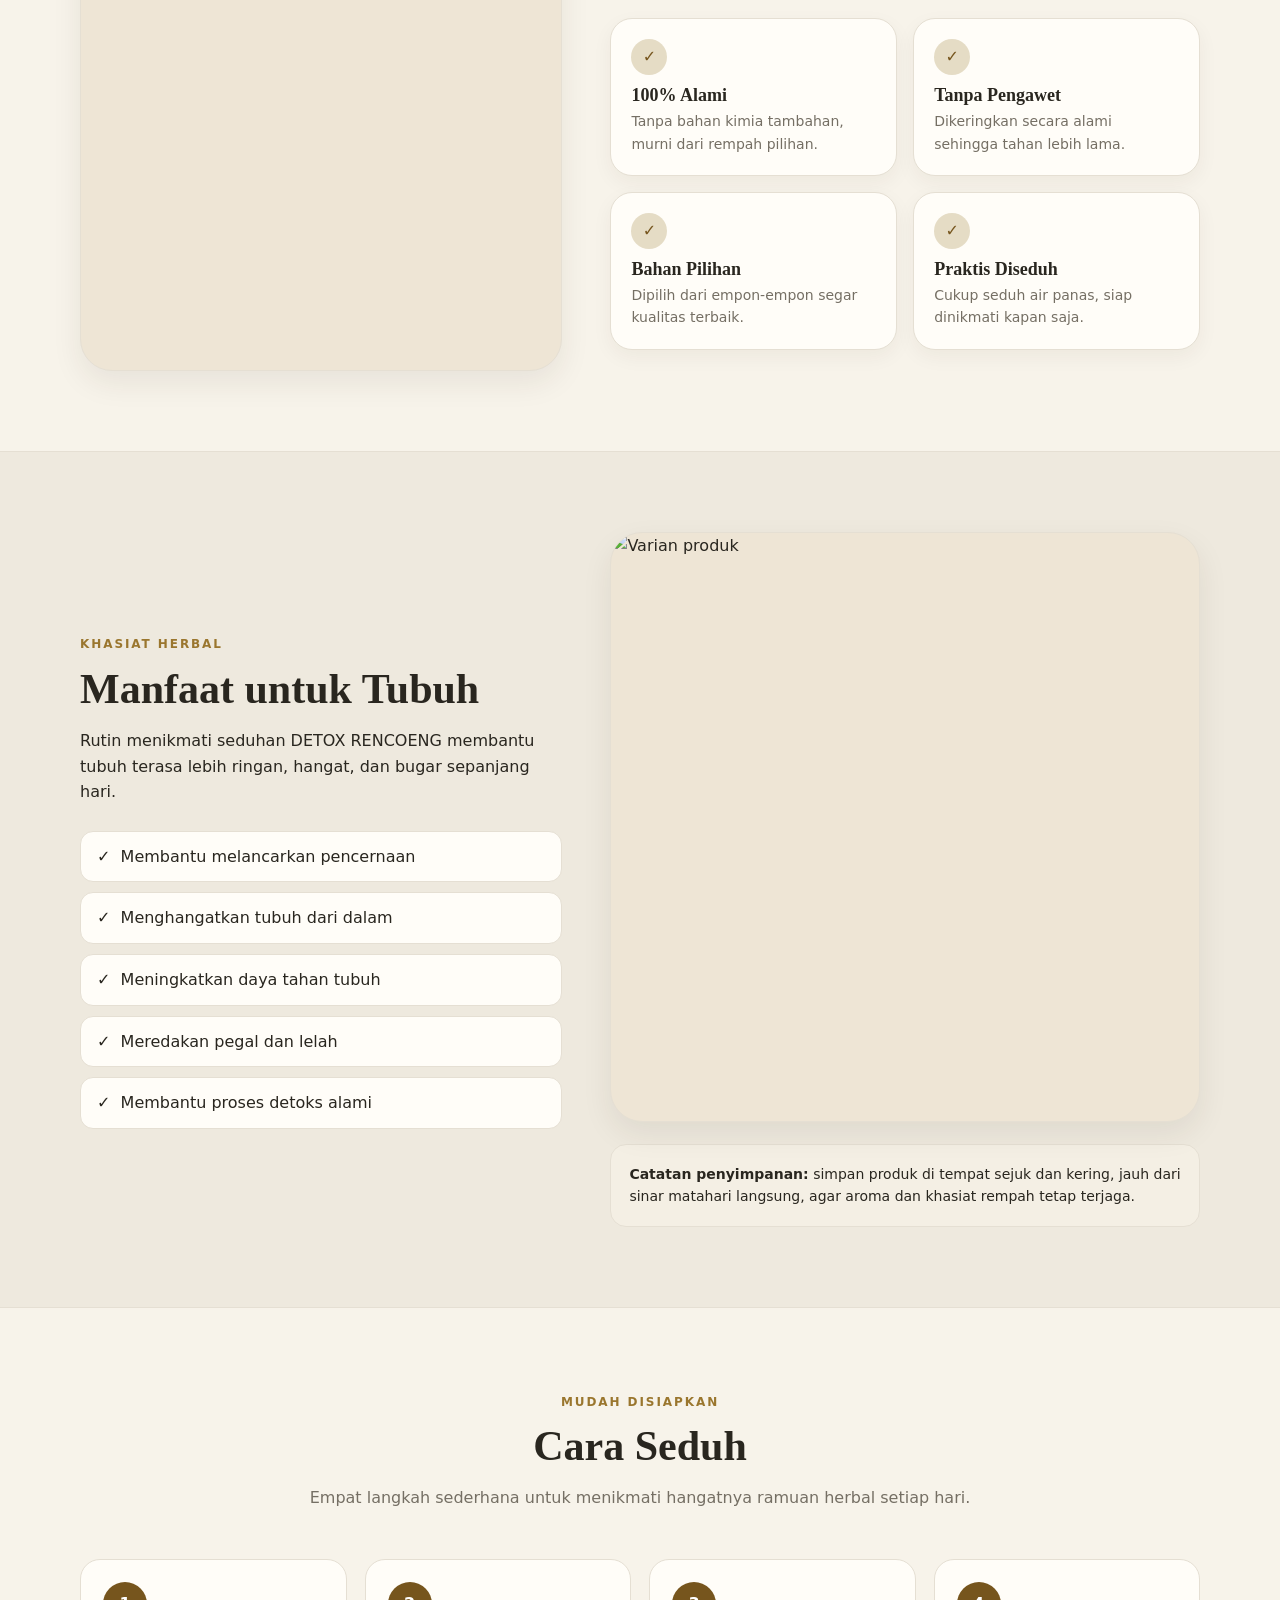
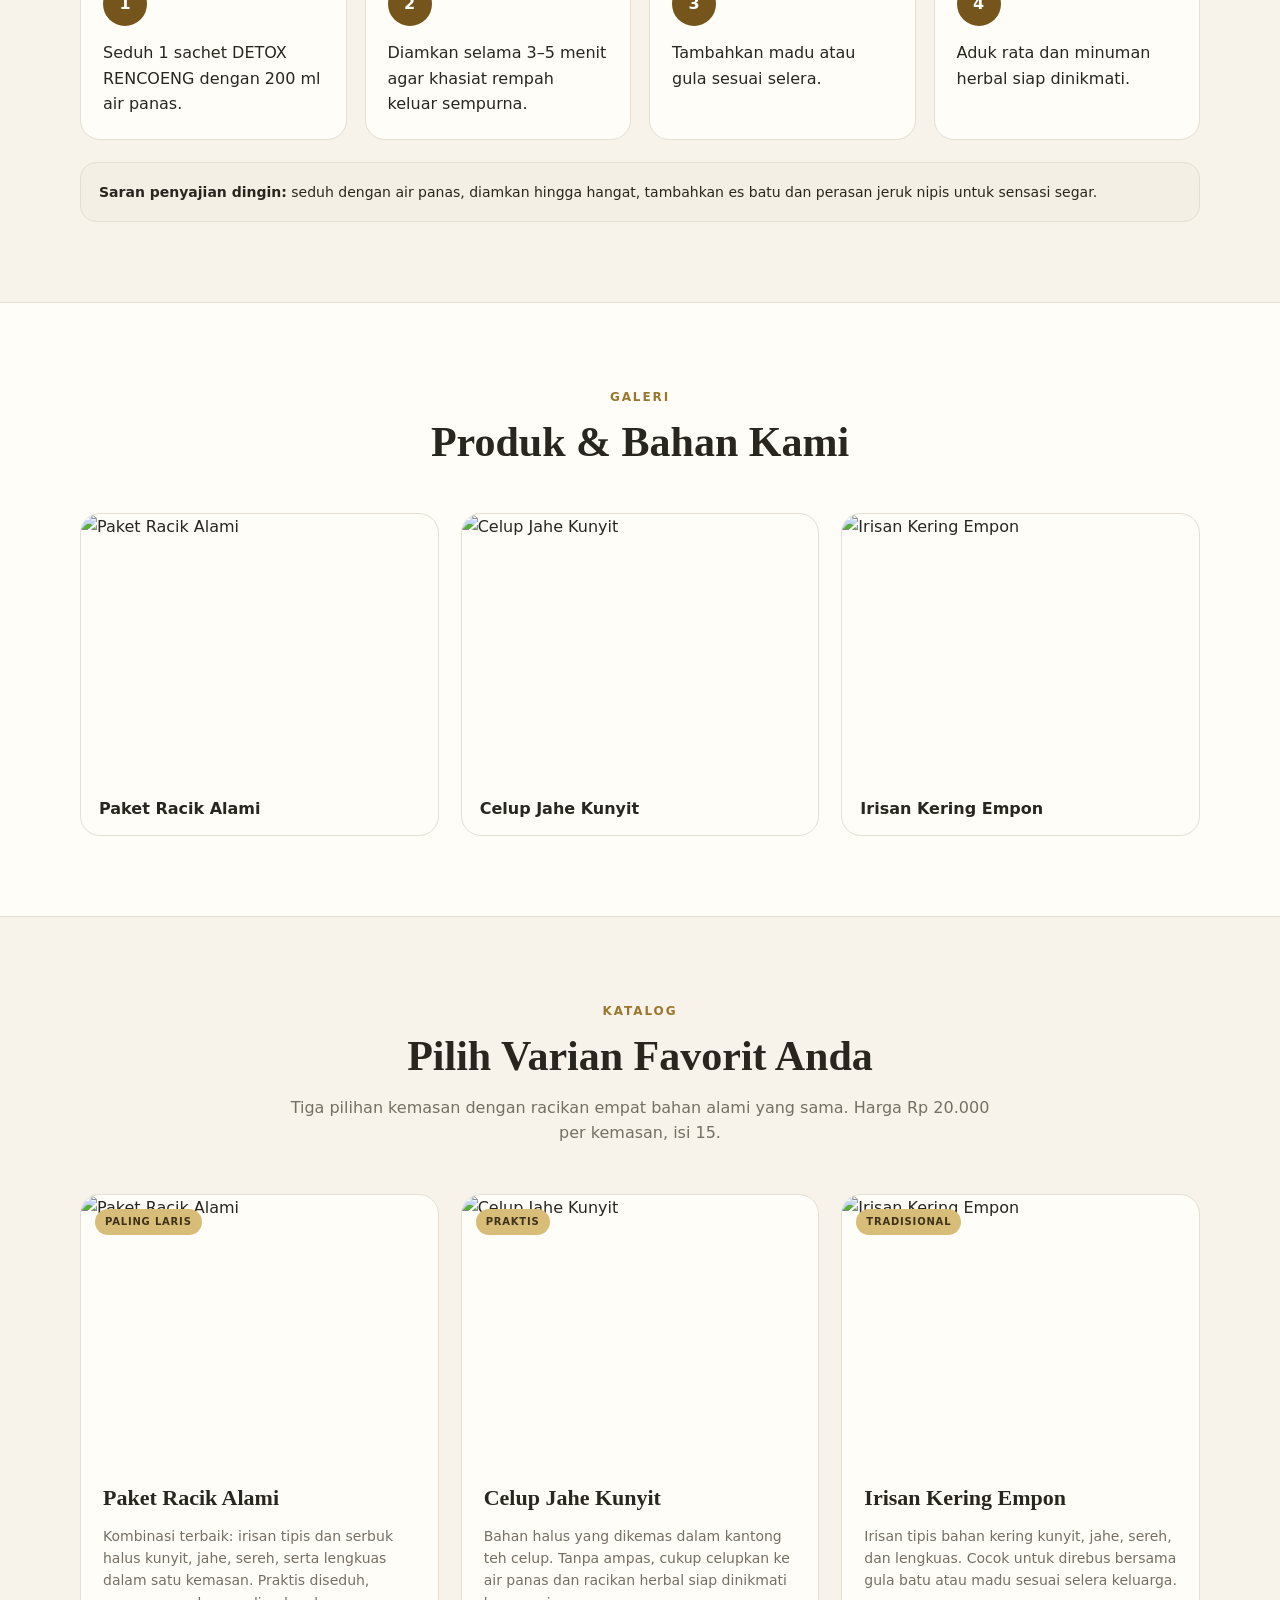
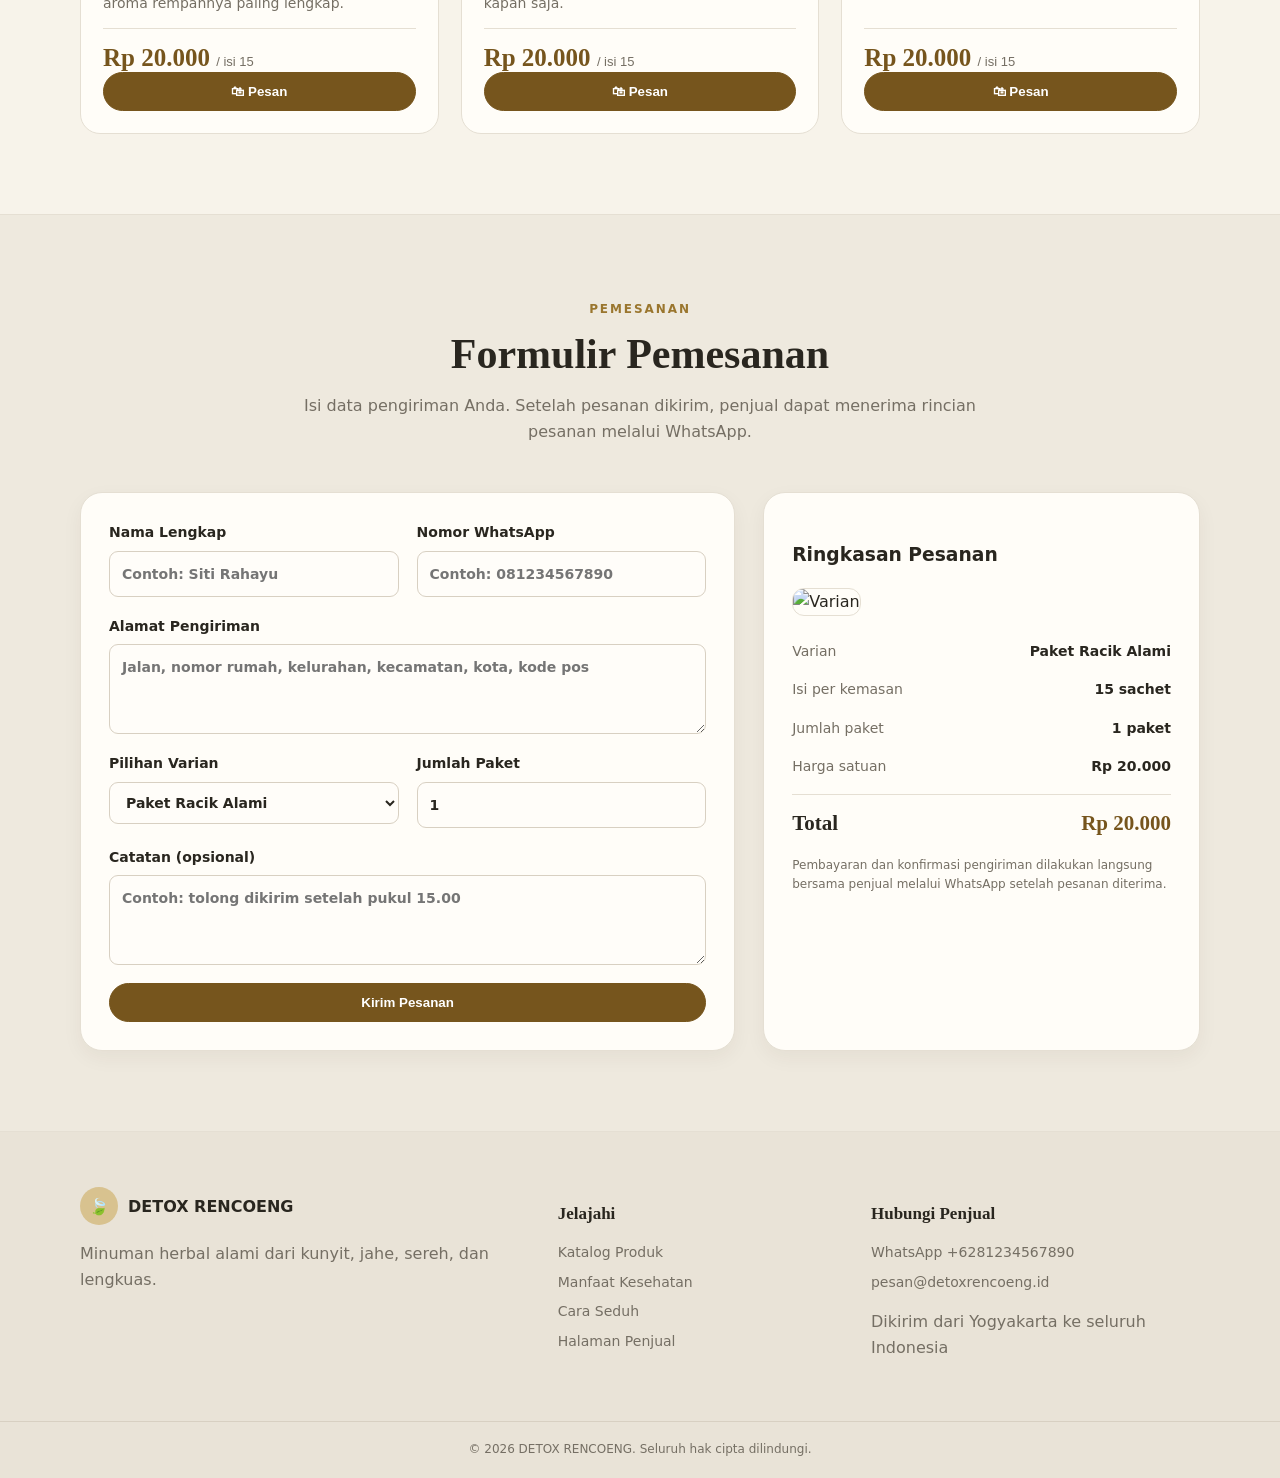
==== commit 232c075c: "Add files via upload" ====
--- a/index.html
+++ b/index.html
@@ -3,15 +3,15 @@
 <head>
   <meta charset="utf-8">
   <meta name="viewport" content="width=device-width, initial-scale=1">
-  <meta name="description" content="DETOX RENCOENG â Minuman Herbal Alami">
-  <title>DETOX RENCOENG â Minuman Herbal Alami</title>
+  <meta name="description" content="DETOX RENCOENG — Minuman Herbal Alami">
+  <title>DETOX RENCOENG — Minuman Herbal Alami</title>
   <link rel="stylesheet" href="styles.css">
 </head>
 <body>
 <header class="topbar">
   <div class="container nav">
     <a class="brand" href="#beranda">
-      <span class="brand-icon">ð</span>
+      <span class="brand-icon">🍃</span>
       <span><b data-cms="brand">DETOX RENCOENG</b><small>HERBAL ALAMI</small></span>
     </a>
     <nav>
@@ -26,15 +26,15 @@
 <section id="beranda" class="hero section-soft">
   <div class="container hero-grid">
     <div>
-      <span class="eyebrow">â¦ Minuman Herbal Alami</span>
+      <span class="eyebrow">✦ Minuman Herbal Alami</span>
       <h1 data-cms="heroTitle">DETOX RENCOENG</h1>
-      <p class="lead" data-cms="heroText">Nikmati kesegaran dan khasiat alami ramuan herbal pilihan dari kunyit, jahe, sereh, dan lengkuas â diolah secara tradisional untuk membantu detoksifikasi dan menjaga kebugaran tubuh Anda.</p>
-      <div class="actions"><a class="btn primary" href="#pesan">Pesan Sekarang â</a><a class="btn" href="#produk">Lihat Varian</a></div>
-      <div class="facts"><span>ð 4 bahan alami utama</span><span>â Rp 20.000 / isi 15</span></div>
+      <p class="lead" data-cms="heroText">Nikmati kesegaran dan khasiat alami ramuan herbal pilihan dari kunyit, jahe, sereh, dan lengkuas — diolah secara tradisional untuk membantu detoksifikasi dan menjaga kebugaran tubuh Anda.</p>
+      <div class="actions"><a class="btn primary" href="#pesan">Pesan Sekarang →</a><a class="btn" href="#produk">Lihat Varian</a></div>
+      <div class="facts"><span>🍃 4 bahan alami utama</span><span>✓ Rp 20.000 / isi 15</span></div>
     </div>
     <div class="hero-media">
       <img data-cms-img="heroImage" alt="Produk DETOX RENCOENG" src="images/hero.svg">
-      <div class="price-float"><strong>Rp 20.000</strong><small>per kemasan Â· isi 15</small></div>
+      <div class="price-float"><strong>Rp 20.000</strong><small>per kemasan · isi 15</small></div>
     </div>
   </div>
 </section>
@@ -109,11 +109,11 @@
 
 <footer>
   <div class="container footer-grid">
-    <div><div class="brand"><span class="brand-icon">ð</span><b data-cms="brand">DETOX RENCOENG</b></div><p class="muted">Minuman herbal alami dari kunyit, jahe, sereh, dan lengkuas.</p></div>
+    <div><div class="brand"><span class="brand-icon">🍃</span><b data-cms="brand">DETOX RENCOENG</b></div><p class="muted">Minuman herbal alami dari kunyit, jahe, sereh, dan lengkuas.</p></div>
     <div><h3>Jelajahi</h3><a href="#produk">Katalog Produk</a><a href="#manfaat">Manfaat Kesehatan</a><a href="#cara-seduh">Cara Seduh</a><a href="admin.html">Halaman Penjual</a></div>
     <div><h3>Hubungi Penjual</h3><a id="waLink" target="_blank">WhatsApp</a><a id="emailLink">Email</a><p id="addressText" class="muted"></p></div>
   </div>
-  <div class="copyright">Â© 2026 DETOX RENCOENG. Seluruh hak cipta dilindungi.</div>
+  <div class="copyright">© 2026 DETOX RENCOENG. Seluruh hak cipta dilindungi.</div>
 </footer>
 <script src="app.js"></script>
 </body>
